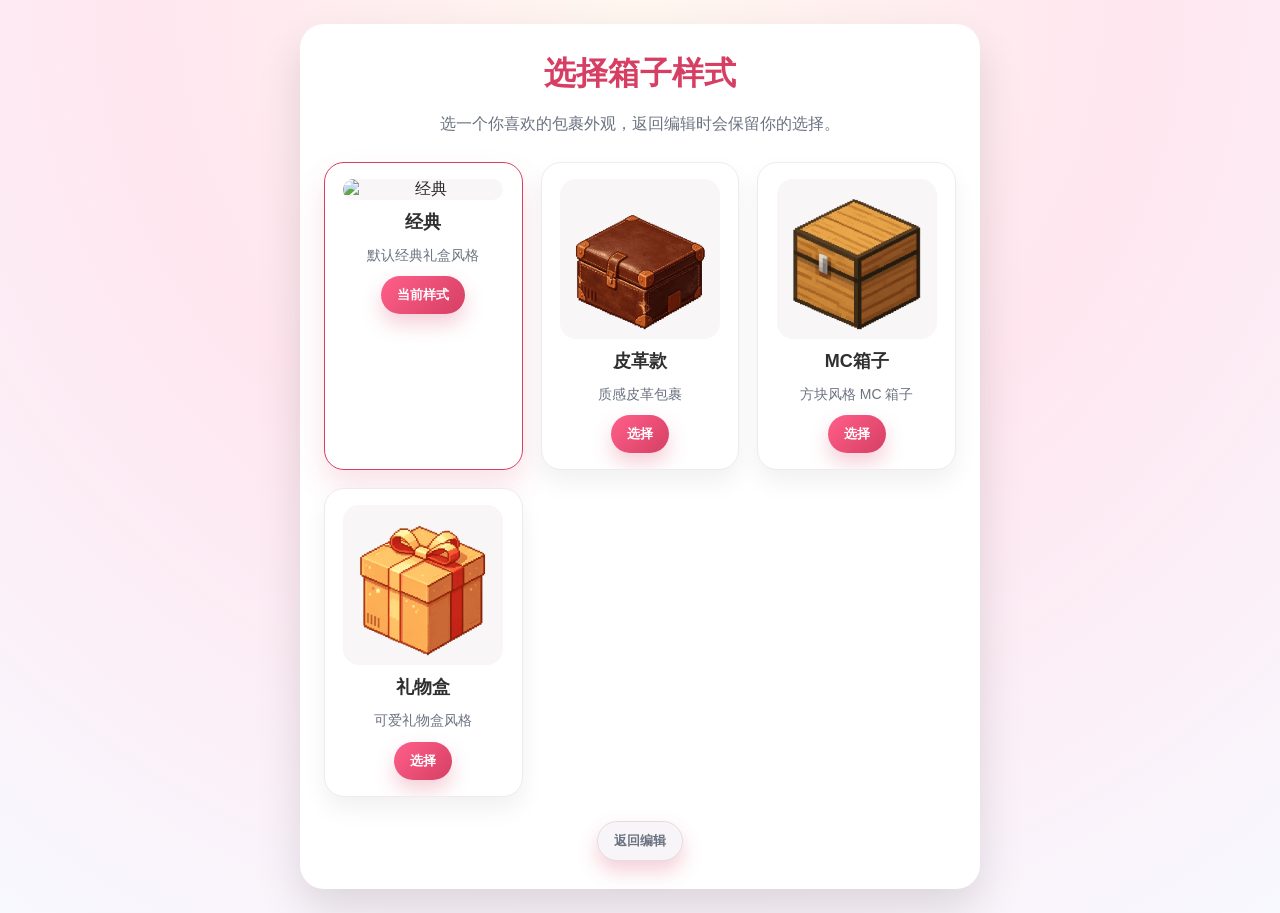
==== box.html @ 0f4f3269 "i" ====
<!DOCTYPE html>
<html lang="zh-CN">
<head>
  <meta charset="UTF-8" />
  <meta name="viewport" content="width=device-width, initial-scale=1.0" />
  <title>选择箱子样式</title>
  <meta property="og:type" content="website" />
  <meta property="og:title" content="3D神秘包裹" />
  <meta property="og:image" content="https://zhangjingcong140-ux.github.io/virtual-gift/sharecover.png" />
  <link rel="stylesheet" href="./styles.css" />
  <style>
    body {
      min-height: 100vh;
      display: grid;
      place-items: center;
      background: radial-gradient(circle at top, #fff7f0 0%, #ffe6ef 45%, #f8f8ff 100%);
      margin: 0;
      padding: 24px;
      font-family: -apple-system, BlinkMacSystemFont, "Segoe UI", Roboto, sans-serif;
    }
    .page {
      width: min(100%, 680px);
      background: white;
      border-radius: 24px;
      box-shadow: 0 20px 45px rgba(0,0,0,0.12);
      padding: 28px 24px;
      text-align: center;
    }
    .page h1 {
      margin: 0 0 14px;
      color: #d63f63;
      font-size: 32px;
    }
    .page p {
      color: #6b7280;
      margin: 0 0 24px;
      font-size: 16px;
      line-height: 1.75;
    }
    .style-grid {
      display: grid;
      grid-template-columns: repeat(3, minmax(0, 1fr));
      gap: 18px;
      margin-bottom: 24px;
    }
    .style-card {
      border: 1px solid #f0e9f2;
      border-radius: 20px;
      overflow: hidden;
      background: #fff;
      box-shadow: 0 12px 25px rgba(0,0,0,0.06);
      display: flex;
      flex-direction: column;
      align-items: center;
      padding: 16px;
      gap: 10px;
    }
    .style-card.selected {
      border-color: #d63f63;
      box-shadow: 0 16px 30px rgba(214,63,99,0.15);
    }
    .style-card img {
      width: 100%;
      max-width: 160px;
      border-radius: 16px;
      background: #f9f6f8;
      object-fit: contain;
    }
    .style-card h2 {
      margin: 0;
      color: #2f2f2f;
      font-size: 18px;
    }
    .style-card p {
      margin: 0;
      color: #6b7280;
      font-size: 14px;
      line-height: 1.6;
    }
    .actions {
      display: flex;
      justify-content: center;
      gap: 14px;
      flex-wrap: wrap;
    }
    .controls {
      display: flex;
      justify-content: center;
      gap: 14px;
      flex-wrap: wrap;
      margin-top: 16px;
    }
    .button-secondary {
      background: #f8f5f8;
      color: #6b7280;
      border: 1px solid #e5dce2;
    }
    @media (max-width: 680px) {
      .style-grid {
        grid-template-columns: repeat(1, minmax(0, 1fr));
      }
    }
  </style>
</head>
<body>
  <div class="page">
    <h1>选择箱子样式</h1>
    <p>选一个你喜欢的包裹外观，返回编辑时会保留你的选择。</p>
    <div class="style-grid" id="styleGrid"></div>
    <div class="controls">
      <button class="btn button-secondary" id="cancelBtn" type="button">返回编辑</button>
    </div>
  </div>
  <script>
    const STORAGE_KEY = 'virtualGiftSelectedBoxStyle';
    const styles = [
      {
        key: 'classic',
        label: '经典',
        description: '默认经典礼盒风格',
        image: './box.png'
      },
      {
        key: 'leather',
        label: '皮革款',
        description: '质感皮革包裹',
        image: './leatherbox.png'
      },
      {
        key: 'mc',
        label: 'MC箱子',
        description: '方块风格 MC 箱子',
        image: './mcbox.png'
      }
      ,
      {
        key: 'giftbox',
        label: '礼物盒',
        description: '可爱礼物盒风格',
        image: './giftbox.png'
      }
    ];

    const current = localStorage.getItem(STORAGE_KEY) || 'classic';
    const styleGrid = document.getElementById('styleGrid');

    styles.forEach((style) => {
      const card = document.createElement('div');
      card.className = 'style-card' + (style.key === current ? ' selected' : '');
      card.dataset.style = style.key;
      card.innerHTML = `
        <img src="${style.image}" alt="${style.label}" />
        <h2>${style.label}</h2>
        <p>${style.description}</p>
        <div class="actions">
          <button class="btn select-style-btn" type="button">${style.key === current ? '当前样式' : '选择'}</button>
        </div>
      `;
      styleGrid.appendChild(card);
    });

    styleGrid.addEventListener('click', (event) => {
      const button = event.target.closest('.select-style-btn');
      if (!button) return;
      const card = button.closest('.style-card');
      if (!card) return;
      const selected = card.dataset.style;
      localStorage.setItem(STORAGE_KEY, selected);
      window.location.href = './index.html';
    });

    document.getElementById('cancelBtn').addEventListener('click', () => {
      window.location.href = './index.html';
    });
  </script>
</body>
</html>
---- styles.css ----
:root {
  color-scheme: light;
  --pink: #ff5f8a;
  --pink-deep: #d63f63;
  --cream: #fff7f0;
  --ink: #2b2b2b;
}
* { box-sizing: border-box; }
body {
  margin: 0;
  font-family: 'PingFang SC', 'Microsoft YaHei', sans-serif;
  background: radial-gradient(circle at top, #fff7f0 0%, #ffe6ef 45%, #f8f8ff 100%);
  color: var(--ink);
  min-height: 100vh;
}
.container {
  max-width: 1100px;
  margin: 0 auto;
  padding: 24px;
}
.panel {
  background: rgba(255,255,255,0.9);
  border: 1px solid rgba(255,255,255,0.8);
  backdrop-filter: blur(12px);
  border-radius: 24px;
  box-shadow: 0 20px 55px rgba(110, 50, 90, 0.16);
  padding: 24px;
}
.header {
  display: flex;
  justify-content: space-between;
  align-items: center;
  margin-bottom: 20px;
  gap: 16px;
}
.header h1 {
  margin: 0;
  font-size: 28px;
  color: var(--pink-deep);
}
.header p { margin: 4px 0 0; color: #6b7280; }
.btn {
  border: none;
  border-radius: 999px;
  padding: 10px 16px;
  font-weight: 700;
  cursor: pointer;
  background: linear-gradient(135deg, var(--pink), var(--pink-deep));
  color: white;
  box-shadow: 0 10px 20px rgba(214,63,99,0.25);
}
.btn:disabled {
  opacity: 0.55;
  cursor: not-allowed;
  box-shadow: none;
}
.btn.small {
  padding: 8px 12px;
  font-size: 13px;
}
.helper-text {
  margin: 8px 0 0;
  color: #a95b74;
  font-size: 13px;
}
.grid {
  display: grid;
  grid-template-columns: 1.05fr 0.95fr;
  gap: 20px;
}
.card {
  border-radius: 20px;
  background: linear-gradient(135deg, #fff, #fff8fb);
  border: 1px solid #f2dbe5;
  padding: 18px;
}
.box-stage {
  position: relative;
  min-height: 470px;
  display: flex;
  align-items: center;
  justify-content: center;
  overflow: hidden;
}

.box-controls { position: relative; z-index: 3; }
.box-stage::before {
  content: '';
  position: absolute;
  inset: 20px;
  border-radius: 30px;
  background: linear-gradient(135deg, rgba(255,255,255,0.7), rgba(255,240,245,0.9));
  z-index: 0;
}
.box-wrap {
  position: relative;
  z-index: 2;
  cursor: pointer;
  transition: transform .25s ease;
}
.box-wrap:hover { transform: translateY(-3px) scale(1.01); }
.box-wrap.open { transform: rotate(-2deg) translateY(-8px); }
.box-svg { width: 320px; height: 320px; filter: drop-shadow(0 20px 30px rgba(0,0,0,.12)); }
.item-list {
  display: grid;
  gap: 12px;
  margin-top: 14px;
}
.item-btn {
  display: flex;
  align-items: center;
  gap: 10px;
  width: 100%;
  background: white;
  border: 1px solid #f2dbe5;
  border-radius: 14px;
  padding: 12px 14px;
  text-align: left;
  cursor: pointer;
}
.item-btn.active { border-color: var(--pink-deep); box-shadow: inset 0 0 0 1px var(--pink-deep); }
.item-btn.more-btn {
  justify-content: center;
  color: var(--pink-deep);
  font-weight: 700;
}
.item-btn.more-btn .item-icon {
  width: 44px;
  height: 44px;
  display: grid;
  place-items: center;
  border-radius: 12px;
  background: #ffe6f2;
  padding: 6px;
}
.item-btn.more-btn .item-icon img {
  width: 24px;
  height: 24px;
  object-fit: contain;
}
.item-icon { width: 44px; height: 44px; border-radius: 12px; background: var(--cream); display: grid; place-items: center; padding: 6px; }
.item-icon img, .object-item img { width: 100%; height: 100%; object-fit: contain; display: block; }
.form-group { margin-bottom: 12px; }
.cd-select-row {
  display: flex;
  align-items: center;
  gap: 10px;
  flex-wrap: wrap;
}
.cd-status {
  color: #9f6c8f;
  font-size: 13px;
}
.cd-tip {
  margin-top: 8px;
  color: #8b5f73;
  font-size: 12px;
}
label { display: block; font-weight: 700; margin-bottom: 6px; color: #4b5563; }
input, textarea, select {
  width: 100%;
  border: 1px solid #e5dce2;
  border-radius: 12px;
  padding: 10px 12px;
  font-size: 14px;
  background: white;
}
.hidden { display: none !important; }
textarea { min-height: 82px; resize: vertical; }
.card-picker {
  display: grid;
  gap: 12px;
}
.card-select-button {
  display: inline-flex;
  align-items: center;
  gap: 10px;
  border: 1px solid #f2dbe5;
  border-radius: 16px;
  padding: 10px 14px;
  background: white;
  cursor: pointer;
}
.card-select-button img {
  width: 28px;
  height: 28px;
}
.card-preview,
.card-picker textarea,
.card-footer {
  display: none;
}
.card-picker.active .card-preview,
.card-picker.active textarea,
.card-picker.active .card-footer,
.card-picker.active .card-style-row {
  display: block;
}
.card-preview {
  display: grid;
  gap: 10px;
  align-items: center;
  justify-items: center;
  padding: 14px;
  border-radius: 18px;
  background: #fff7fb;
  border: 1px solid #f2dbe5;
  width: 100%;
}
.card-preview img {
  width: 120px;
  height: auto;
  border-radius: 16px;
}
.card-preview-text {
  color: #6b7280;
  font-size: 13px;
  text-align: center;
  min-height: 1.4em;
}
.card-style-row {
  display: none;
  gap: 10px;
  flex-wrap: wrap;
  justify-content: center;
}
.card-picker.active .card-style-row {
  display: flex;
}
.card-style {
  width: 48px;
  height: 48px;
  border: 1px solid transparent;
  border-radius: 14px;
  background: white;
  padding: 4px;
  cursor: pointer;
  display: grid;
  place-items: center;
}
.card-style img {
  width: 100%;
  height: 100%;
  object-fit: contain;
  border-radius: 12px;
}
.card-style.active {
  border-color: var(--pink-deep);
  background: #fff3f7;
  box-shadow: 0 0 0 2px rgba(255,95,138,0.18);
}
.card-footer {
  display: flex;
  justify-content: space-between;
  align-items: center;
  gap: 10px;
}
.card-footer span {
  color: #8b5f73;
  font-size: 13px;
}
.card-detail {
  margin-top: 14px;
  padding: 14px;
  border-radius: 18px;
  background: #fff7fb;
  border: 1px dashed #e8d0dc;
}
.card-note {
  color: #6b7280;
  font-size: 14px;
  line-height: 1.6;
}
.card-view {
  display: grid;
  gap: 10px;
  justify-items: center;
  margin-top: 10px;
}
.card-view.hidden {
  display: none;
}
.card-view img {
  width: 120px;
  height: auto;
  border-radius: 14px;
}
.card-text {
  width: min(100%, 260px);
  padding: 10px 12px;
  border-radius: 14px;
  background: white;
  border: 1px solid #f2dbe5;
  color: #4b5563;
  font-size: 14px;
  line-height: 1.6;
  text-align: center;
  white-space: pre-wrap;
}
.inside { position: relative; min-height: 520px; margin-top: 12px; }
.object-item {
  position: absolute;
  width: 44px;
  height: 44px;
  border-radius: 16px;
  background: #fff;
  border: 1px dashed #e3d3dc;
  display: grid;
  place-items: center;
  padding: 6px;
}
.inner-box {
  position: absolute;
  left: 50%;
  bottom: 10px;
  width: 380px;
  height: 380px;
  transform: translateX(-50%);
  display: block;
  object-fit: contain;
  pointer-events: auto;
  opacity: 1;
  z-index: 1;
}
.inner-box.open { transform: translateX(-50%) translateY(-6px); }

.items-layer { position: absolute; inset: 0; z-index: 2; }

.placed-list { margin-top: 12px; display: flex; flex-direction: column; gap: 8px; }
.placed-row { display: flex; gap: 8px; align-items: center; padding: 8px; background: #fff; border-radius: 10px; border: 1px solid #f2dbe5; }
.placed-row img { width: 44px; height: 44px; object-fit: contain; }
.placed-row { display: flex; gap: 8px; align-items: center; padding: 6px 8px; background: #fff; border-radius: 10px; border: 1px solid #f2dbe5; }
.placed-row .label { flex: 1; font-weight: 600; color: #444; font-size: 13px; }
.placed-row button { background: transparent; border: none; color: var(--pink-deep); cursor: pointer; font-weight: 700; }
.object-item svg { width: 48px; height: 48px; }
.result-card, .share-card {
  margin-top: 16px;
  padding: 16px;
  border-radius: 18px;
  background: linear-gradient(135deg, #fff7fb, #fff);
  border: 1px dashed #e8d0dc;
}
.result-title { font-weight: 800; color: var(--pink-deep); margin-bottom: 8px; }
.share-row {
  display: flex;
  gap: 8px;
  align-items: center;
}
.share-row input {
  flex: 1;
  font-size: 13px;
}
.qr-wrap {
  margin-top: 12px;
  display: flex;
  justify-content: center;
}
#qrCode {
  width: 220px;
  height: 220px;
  border-radius: 16px;
  background: white;
  padding: 8px;
  border: 1px solid #f2dbe5;
}
.hidden { display: none; }
@media (max-width: 860px) {
  .grid { grid-template-columns: 1fr; }
  .box-svg { width: 280px; height: 280px; }
  .share-row { flex-direction: column; align-items: stretch; }
}
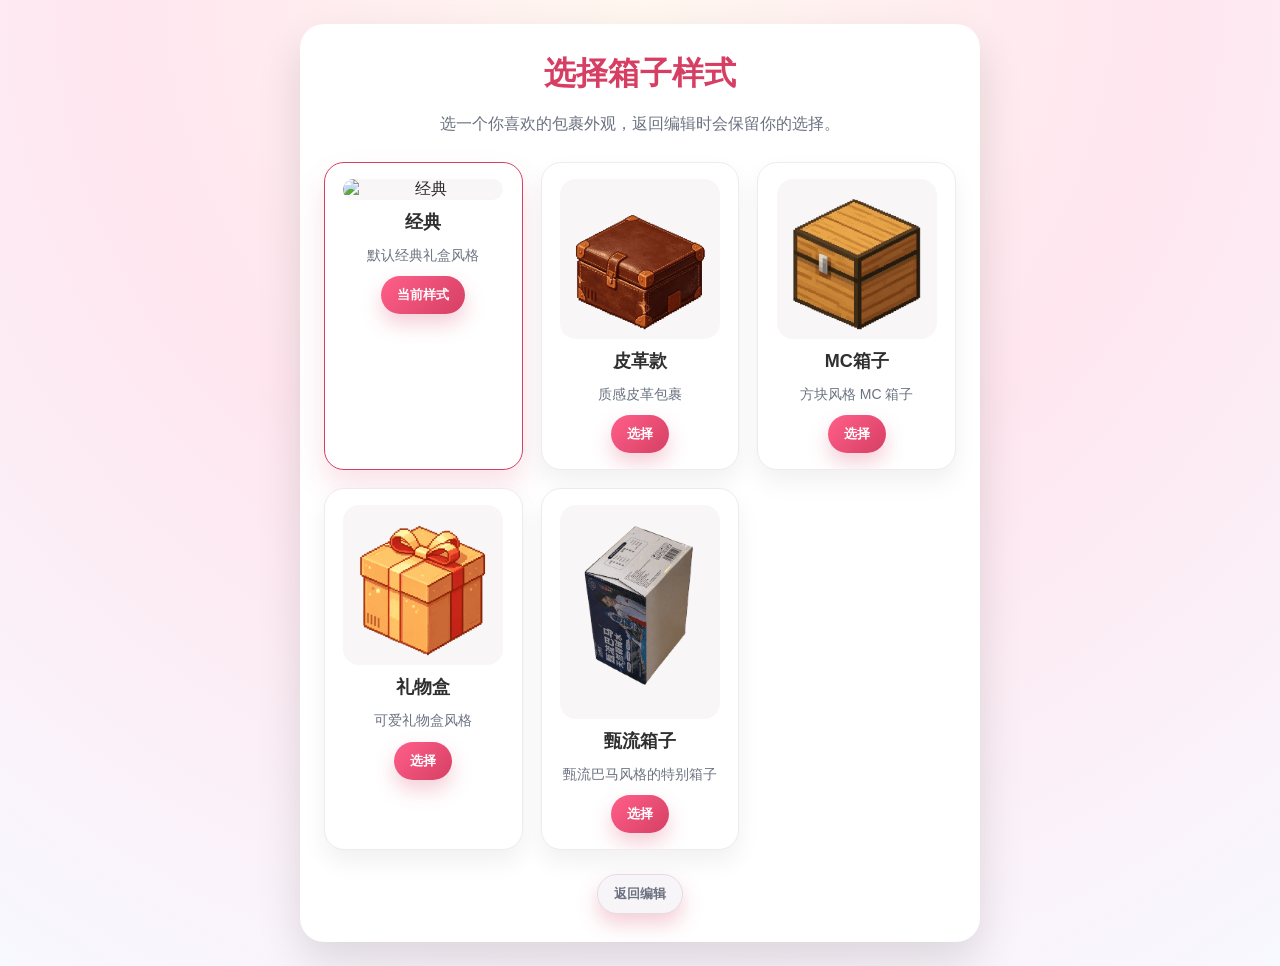
==== commit 10c65dc9: "j" ====
--- a/box.html
+++ b/box.html
@@ -139,6 +139,13 @@
         description: '可爱礼物盒风格',
         image: './giftbox.png'
       }
+      ,
+      {
+        key: 'bamabox',
+        label: '甄流箱子',
+        description: '甄流巴马风格的特别箱子',
+        image: './bamabox.png'
+      }
     ];
 
     const current = localStorage.getItem(STORAGE_KEY) || 'classic';
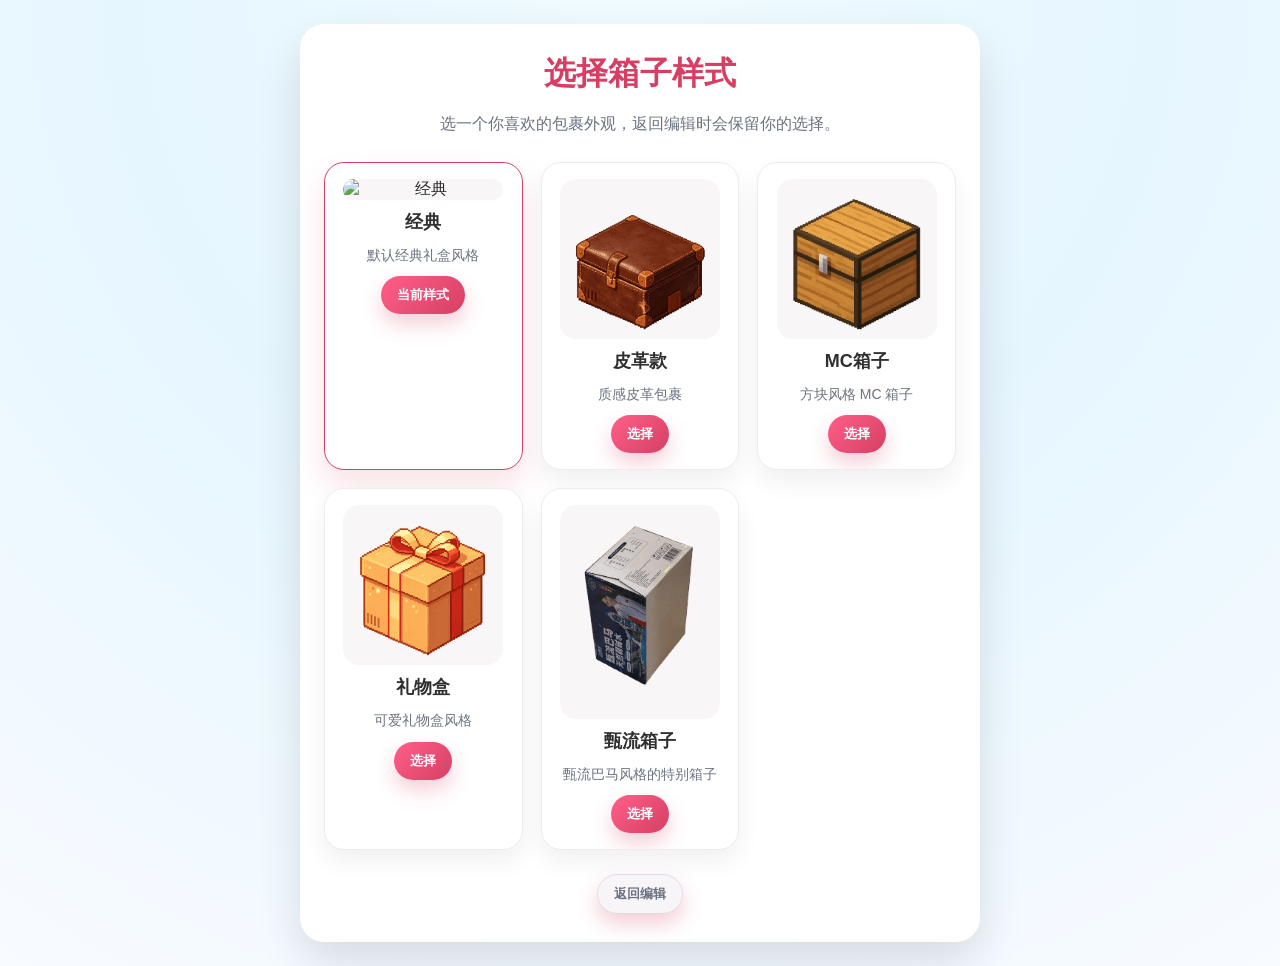
==== commit 214e0431: "Add files via upload" ====
--- a/box.html
+++ b/box.html
@@ -13,7 +13,7 @@
       min-height: 100vh;
       display: grid;
       place-items: center;
-      background: radial-gradient(circle at top, #fff7f0 0%, #ffe6ef 45%, #f8f8ff 100%);
+      background: radial-gradient(circle at top, #f0fbff 0%, #e6f6ff 45%, #f8fbff 100%);
       margin: 0;
       padding: 24px;
       font-family: -apple-system, BlinkMacSystemFont, "Segoe UI", Roboto, sans-serif;
@@ -66,6 +66,9 @@
       background: #f9f6f8;
       object-fit: contain;
     }
+    .style-card:focus { outline: none; }
+    .select-style-btn:focus { outline: none; box-shadow: none; }
+    .select-style-btn { -webkit-tap-highlight-color: transparent; user-select: none; }
     .style-card h2 {
       margin: 0;
       color: #2f2f2f;
@@ -172,8 +175,12 @@
       const card = button.closest('.style-card');
       if (!card) return;
       const selected = card.dataset.style;
+      // blur to avoid leaving focus ring (blue selection) when clicked rapidly
+      try { button.blur(); } catch (e) {}
+      try { if (document.activeElement && document.activeElement.blur) document.activeElement.blur(); } catch (e) {}
       localStorage.setItem(STORAGE_KEY, selected);
-      window.location.href = './index.html';
+      // small timeout to ensure blur takes effect before navigation
+      setTimeout(() => { window.location.href = './index.html'; }, 50);
     });
 
     document.getElementById('cancelBtn').addEventListener('click', () => {
--- a/styles.css
+++ b/styles.css
@@ -2,14 +2,14 @@
   color-scheme: light;
   --pink: #ff5f8a;
   --pink-deep: #d63f63;
-  --cream: #fff7f0;
+  --cream: #f0fbff;
   --ink: #2b2b2b;
 }
 * { box-sizing: border-box; }
 body {
   margin: 0;
   font-family: 'PingFang SC', 'Microsoft YaHei', sans-serif;
-  background: radial-gradient(circle at top, #fff7f0 0%, #ffe6ef 45%, #f8f8ff 100%);
+  background: radial-gradient(circle at top, #f0fbff 0%, #e6f6ff 45%, #f8fbff 100%);
   color: var(--ink);
   min-height: 100vh;
 }
@@ -323,6 +323,10 @@
   z-index: 1;
 }
 .inner-box.open { transform: translateX(-50%) translateY(-6px); }
+
+/* Special positioning for bamabox to avoid covering text */
+.inner-box.bamabox { bottom: 140px; }
+.inner-box.bamabox.open { transform: translateX(-50%) translateY(-40px); }
 
 .items-layer { position: absolute; inset: 0; z-index: 2; }
 
